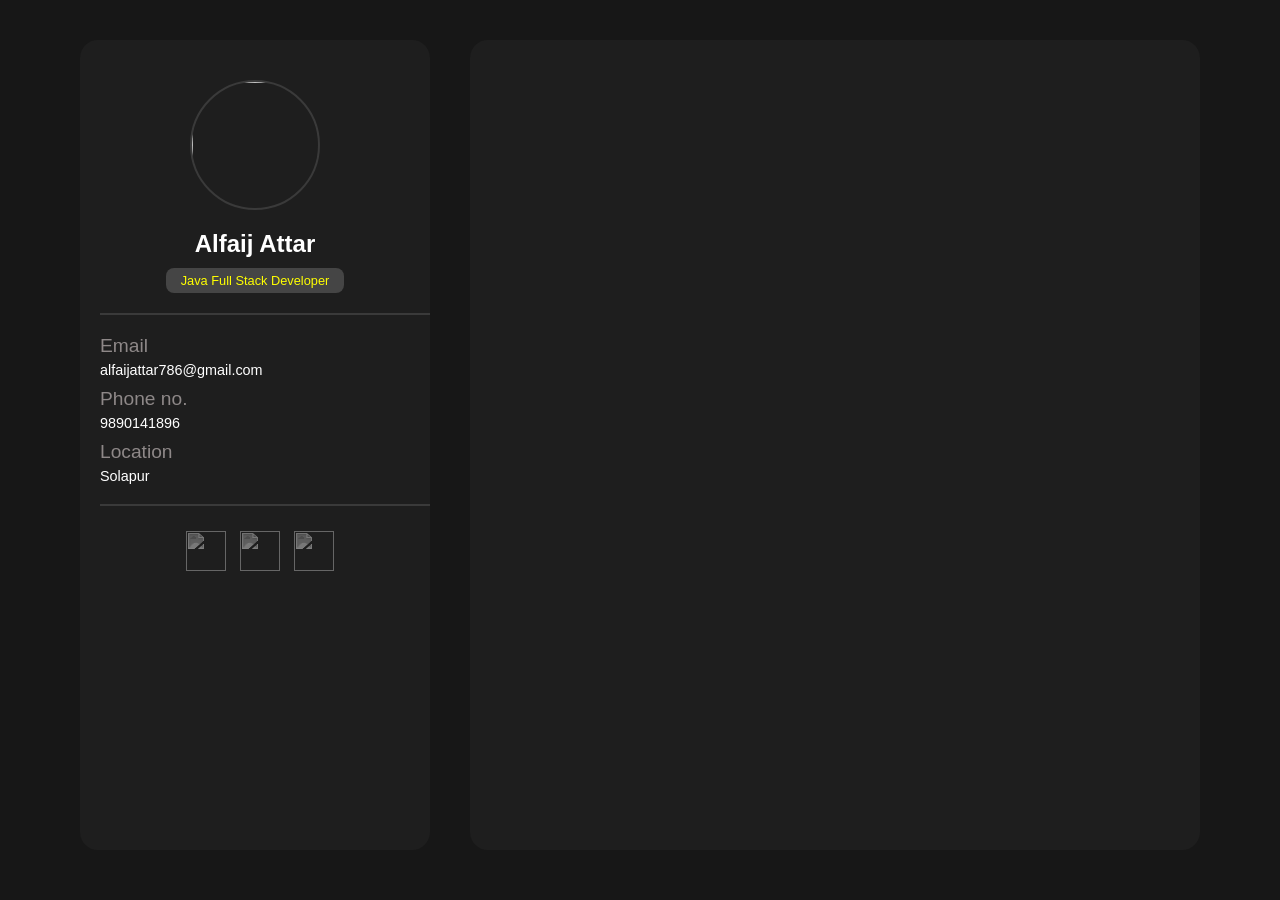
==== PortfolioProfile.html @ e3f6ca68 "Add files via upload" ====
<!DOCTYPE html>
<html lang="en">
<head>
    <meta charset="UTF-8">
    <meta name="viewport" content="width=device-width, initial-scale=1.0">
    <title>Document</title>
    <link rel="stylesheet" href="PortfolioProfileStyel.css">
</head>
<body>
    <div class="container">
        <div class="sidebar">
            <div class="profile">
                <img src="./Gemini_Generated_Image_svedo7svedo7sved.png" alt="">
                <h1>Alfaij Attar</h1>
                <p>Java Full Stack Developer</p>
        </div>
        <div class="contact">
             <div class="email">
                <h3 class="label">Email</h3>
                <a href="mailto:alfaijattar786@gmail.com" class="value">alfaijattar786@gmail.com</a>
            </div>
            <div class="phone">
                <h2 class="label">Phone no.</h2>
                <a href="tel:9890141896" class="value">9890141896</a>
            </div>
             <div class="Location">
                <h3 class="label">Location</h3>
                <p class="value">Solapur</p>
            </div>
           
        </div>

        <div class="social">
             <a href="https://github.com/AttarAlfaij"><img src="https://www.svgrepo.com/show/473620/github.svg" alt=""></a>
             <a href="https://www.linkedin.com/in/alfaiz-attar-aaba3828a/"><img src="https://www.svgrepo.com/show/494312/linkedin-rounded.svg" alt=""></a>
             <a href="https://www.instagram.com/saudagar0_0/"><img src="https://www.svgrepo.com/show/521711/instagram.svg" alt=""></a>
        </div>
    </div>
    <div class="main-content"></div>

    </div>


</body>
</html>
---- PortfolioProfileStyel.css ----
*{
    padding: 0;
    margin:0;
    box-sizing: border-box;
}
body{
    height: 100vh;
    background-color: rgb(23, 23, 23);
    font-size: 0.8rem;
    font-family: sans-serif;
    color: white;
}
.container{
    padding: 40px;
    margin: auto;
    grid-template-columns: 350px 1fr;
    display: grid;
    max-width: 1200px;
    gap: 40px;
}
.sidebar{
    border-radius: 18px;
    background-color: rgba(31, 31, 31, 0.925);
    height: 90vh;
}
.profile{
        text-align: center;

}
.profile img{
    margin-top: 40px;
    height: 130px;
    width: 130px;
    border: 2px solid #3a3a3a;
    border-radius: 50%;
}
.profile h1{
    font-size: 1.5rem;
    font-weight: 700;
    margin-top: 15px;
}
.profile p{
    display: inline-block;
    border-radius: 8px;
    background-color: #454545;
    margin-top: 10px;
    font-size: 0.8rem;
    color: yellow;
    padding: 5px 15px;
}
.contact{
    border-top: 2px solid #3a3a3a ;
    margin-top: 20px;
    margin-left: 20px;
    padding-top: 20px;
    padding-bottom: 20px;
    border-bottom: 2px solid #3a3a3a ;

}

.label{
    font-weight: 500;
    font-size: 1.2rem;
    color: rgb(142, 136, 136);
    padding-bottom: 5px;
}
.value{
    font-size:0.9rem;
    color: white;
    text-decoration: none;
}
.email,.phone{
    margin-bottom: 10px;
}

.social{
    padding-top: 20px;
    margin-top: 5px;
    text-align: center;
}
.social img{
    height: 40px;
    margin-left: 10px;
    width: 40px;
    filter: grayscale(1) invert(0.7);
    transition: filter 0.3 ease;
}
.social img:hover{
    filter: grayscale(0) invert(0);

}
.main-content{
    border-radius: 18px;
    background-color: rgba(31, 31, 31, 0.925);
    height: 90vh;
}
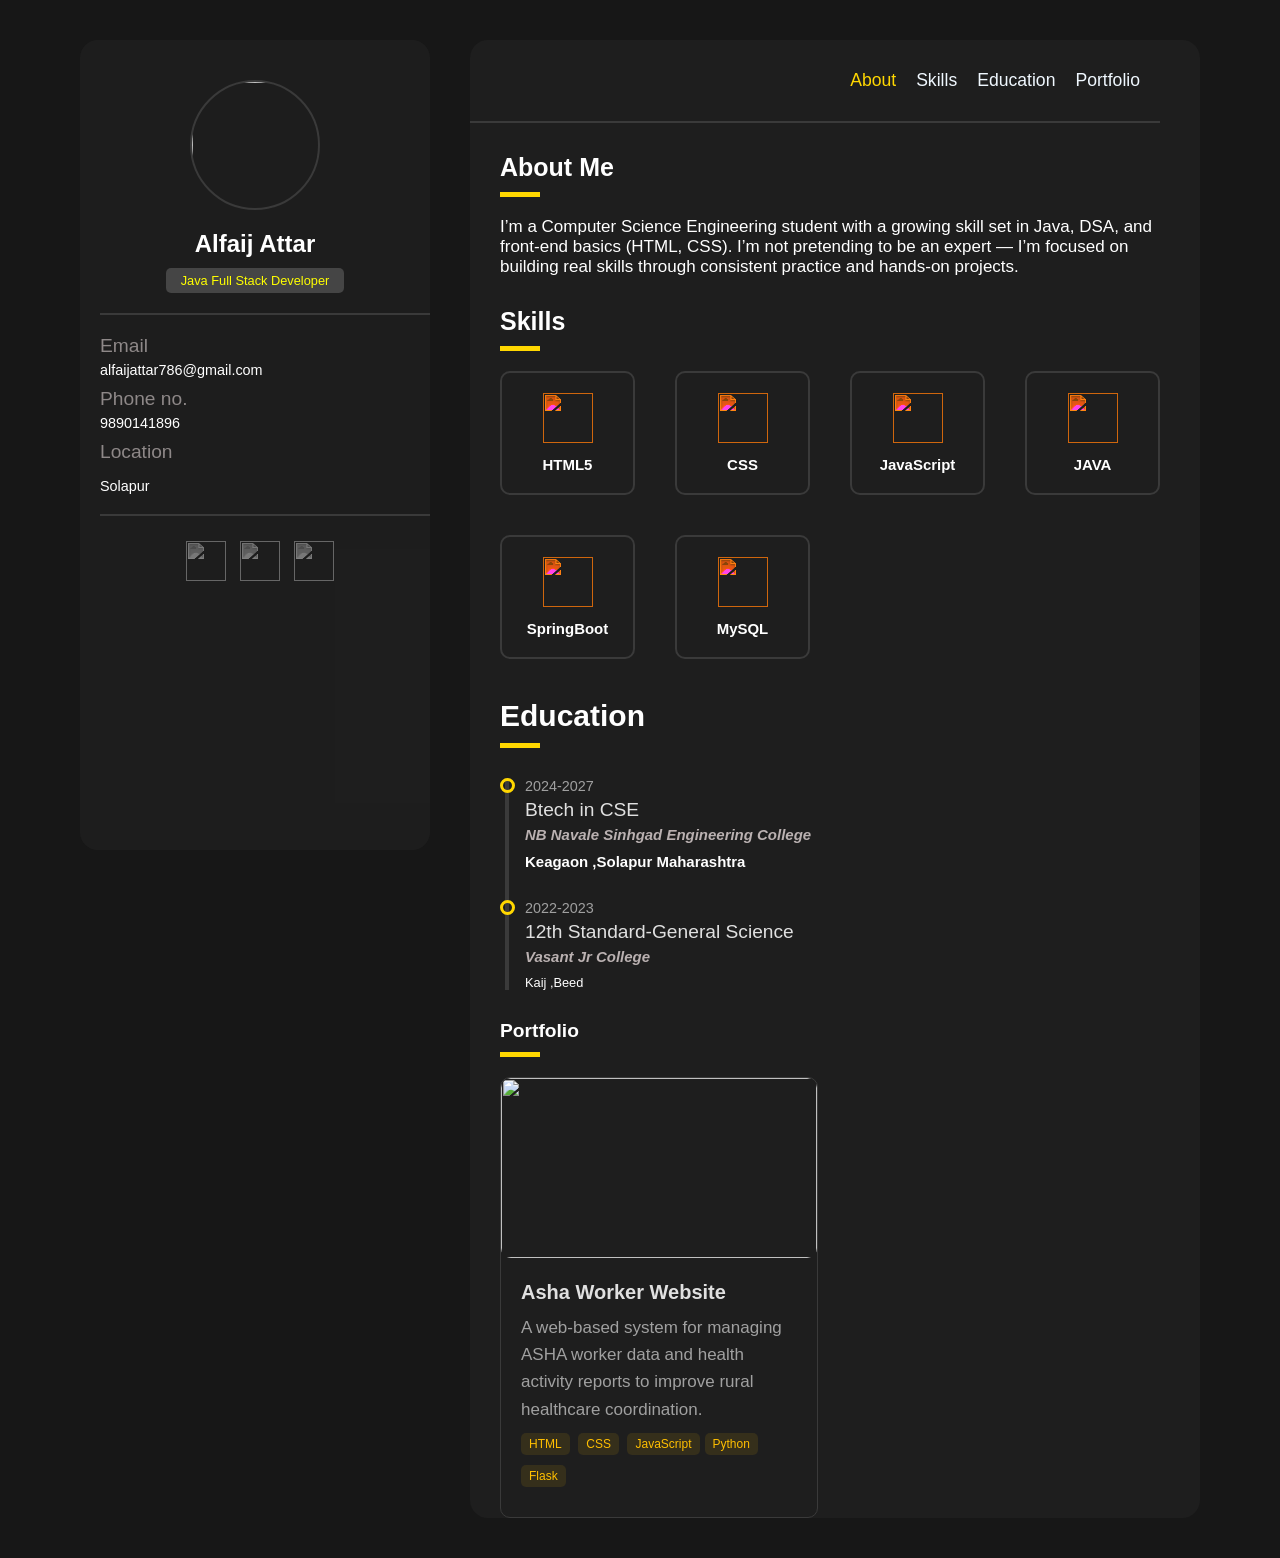
==== commit a2658bc9: "Added new file" ====
--- a/PortfolioProfile.html
+++ b/PortfolioProfile.html
@@ -1,45 +1,131 @@
-<!DOCTYPE html>
-<html lang="en">
-<head>
-    <meta charset="UTF-8">
-    <meta name="viewport" content="width=device-width, initial-scale=1.0">
-    <title>Document</title>
-    <link rel="stylesheet" href="PortfolioProfileStyel.css">
-</head>
-<body>
-    <div class="container">
-        <div class="sidebar">
-            <div class="profile">
-                <img src="./Gemini_Generated_Image_svedo7svedo7sved.png" alt="">
-                <h1>Alfaij Attar</h1>
-                <p>Java Full Stack Developer</p>
-        </div>
-        <div class="contact">
-             <div class="email">
-                <h3 class="label">Email</h3>
-                <a href="mailto:alfaijattar786@gmail.com" class="value">alfaijattar786@gmail.com</a>
-            </div>
-            <div class="phone">
-                <h2 class="label">Phone no.</h2>
-                <a href="tel:9890141896" class="value">9890141896</a>
-            </div>
-             <div class="Location">
-                <h3 class="label">Location</h3>
-                <p class="value">Solapur</p>
-            </div>
-           
-        </div>
-
-        <div class="social">
-             <a href="https://github.com/AttarAlfaij"><img src="https://www.svgrepo.com/show/473620/github.svg" alt=""></a>
-             <a href="https://www.linkedin.com/in/alfaiz-attar-aaba3828a/"><img src="https://www.svgrepo.com/show/494312/linkedin-rounded.svg" alt=""></a>
-             <a href="https://www.instagram.com/saudagar0_0/"><img src="https://www.svgrepo.com/show/521711/instagram.svg" alt=""></a>
-        </div>
-    </div>
-    <div class="main-content"></div>
-
-    </div>
-
-
-</body>
+<!DOCTYPE html>
+<html lang="en">
+<head>
+    <meta charset="UTF-8">
+    <meta name="viewport" content="width=device-width, initial-scale=1.0">
+    <title>Document</title>
+    <link rel="stylesheet" href="PortfolioProfileStyel.css">
+</head>
+<body>
+    <div class="container">
+        <div class="sidebar">
+            <div class="profile">
+                <img src="./Gemini_Generated_Image_svedo7svedo7sved.png" alt="">
+                <h1>Alfaij Attar</h1>
+                <p>Java Full Stack Developer</p>
+        </div>
+        <div class="contact">
+             <div class="email">
+                <h3 class="label">Email</h3>
+                <a href="mailto:alfaijattar786@gmail.com" class="value">alfaijattar786@gmail.com</a>
+            </div>
+            <div class="phone">
+                <h2 class="label">Phone no.</h2>
+                <a href="tel:9890141896" class="value">9890141896</a>
+            </div>
+             <div class="Location">
+                <h3 class="label">Location</h3>
+                <p class="value">Solapur</p>
+            </div>
+           
+        </div>
+
+        <div class="social">
+             <a href="https://github.com/AttarAlfaij"><img src="https://www.svgrepo.com/show/473620/github.svg" alt=""></a>
+             <a href="https://www.linkedin.com/in/alfaiz-attar-aaba3828a/"><img src="https://www.svgrepo.com/show/494312/linkedin-rounded.svg" alt=""></a>
+             <a href="https://www.instagram.com/saudagar0_0/"><img src="https://www.svgrepo.com/show/521711/instagram.svg" alt=""></a>
+        </div>
+    </div>
+    <div class="main-content">
+        <div id="navigation">
+            <nav>
+                <a href="#About" class="active">About</a>
+                <a href="#Skills">Skills</a>
+                <a href="#Education">Education</a>
+                <a href="#Portfolio">Portfolio</a>
+            </nav>
+        </div>
+        <div id="About">
+            <h4>About Me</h3>
+            <div class="line"></div>
+            <p>I’m a Computer Science Engineering student with a growing skill set in Java, DSA, and front-end basics (HTML, CSS).
+              I’m not pretending to be an expert — I’m focused on building real skills through consistent practice and hands-on projects.</p>
+        </div>
+
+
+        <div id="Skills" style="margin-left: 30px;">
+            <h4>Skills</h3>
+            <div class="line"></div>
+            <div class="grid-container">
+                <div class="item">
+                    <img src="https://simpleicons.org/icons/html5.svg" alt="">
+                    <h3>HTML5</h3>
+                </div>
+                <div class="item">
+                    <img src="https://simpleicons.org/icons/css.svg" alt="">
+                    <h3>CSS</h3>
+                </div>
+                <div class="item">
+                    <img src="https://www.svgrepo.com/show/512400/javascript-155.svg" alt="">
+                    <h3>JavaScript</h3>
+                </div>
+                <div class="item">
+                    <img src="https://www.svgrepo.com/show/473668/java.svg" alt="">
+                    <h3>JAVA</h3>
+                </div>
+                <div class="item">
+                    <img src="https://simpleicons.org/icons/springboot.svg" alt="">
+                    <h3>SpringBoot</h3>
+                </div>
+                <div class="item">
+                    <img src="https://simpleicons.org/icons/mysql.svg" alt="">
+                    <h3>MySQL</h3>
+                </div>
+            </div>
+        </div>
+
+        <div id="Education">
+            <h2 class="heading">Education</h2>
+            <div class="line"></div>
+            <div class="edtech">
+                <div class="edfirst">
+                    <div class="year">2024-2027</div>
+                    <div class="degree">Btech in CSE</div>
+                    <h3 class="college">NB Navale Sinhgad Engineering College</h3>
+                    <h3 class="address">Keagaon ,Solapur Maharashtra</h3>
+                    <div class="goal"></div>
+                </div>
+                <div class="edsecond">
+                    <div class="year">2022-2023</div>
+                    <div class="class">12th Standard-General Science</div>
+                    <h3 class="college">Vasant Jr College</h3>
+                    <div class="goal"></div
+                    <h3 class="address">Kaij ,Beed</h3>
+                </div>
+                <div class="liner"></div>
+            </div>
+        </div>
+
+        <div id="Portfolio" style="margin-left: 30px;">
+            <h2 class="headiline">Portfolio</h2>
+            <div class="line"></div>
+            <div class="project-container">
+                <div class="project">
+                    <img src="https://img.freepik.com/free-photo/medical-record-report-healthcare-document-concept_53876-123796.jpg?semt=ais_hybrid&w=740&q=80" alt="">
+                    <div class="card">
+                        <h3>Asha Worker Website</h3>
+                        <p>A web-based system for managing ASHA worker data and health activity reports to improve rural healthcare coordination.</p>
+                        <span>HTML</span> <Span>CSS</Span> <span>JavaScript</span><span>Python</span><span>Flask</span>
+                    </div>
+                </div>
+            </div>
+
+        </div>
+
+
+        </div>
+    </div>
+
+
+</body>
 </html>
--- a/PortfolioProfileStyel.css
+++ b/PortfolioProfileStyel.css
@@ -1,96 +1,294 @@
-*{
-    padding: 0;
-    margin:0;
-    box-sizing: border-box;
-}
-body{
-    height: 100vh;
-    background-color: rgb(23, 23, 23);
-    font-size: 0.8rem;
-    font-family: sans-serif;
-    color: white;
-}
-.container{
-    padding: 40px;
-    margin: auto;
-    grid-template-columns: 350px 1fr;
-    display: grid;
-    max-width: 1200px;
-    gap: 40px;
-}
-.sidebar{
-    border-radius: 18px;
-    background-color: rgba(31, 31, 31, 0.925);
-    height: 90vh;
-}
-.profile{
-        text-align: center;
-
-}
-.profile img{
-    margin-top: 40px;
-    height: 130px;
-    width: 130px;
-    border: 2px solid #3a3a3a;
-    border-radius: 50%;
-}
-.profile h1{
-    font-size: 1.5rem;
-    font-weight: 700;
-    margin-top: 15px;
-}
-.profile p{
-    display: inline-block;
-    border-radius: 8px;
-    background-color: #454545;
-    margin-top: 10px;
-    font-size: 0.8rem;
-    color: yellow;
-    padding: 5px 15px;
-}
-.contact{
-    border-top: 2px solid #3a3a3a ;
-    margin-top: 20px;
-    margin-left: 20px;
-    padding-top: 20px;
-    padding-bottom: 20px;
-    border-bottom: 2px solid #3a3a3a ;
-
-}
-
-.label{
-    font-weight: 500;
-    font-size: 1.2rem;
-    color: rgb(142, 136, 136);
-    padding-bottom: 5px;
-}
-.value{
-    font-size:0.9rem;
-    color: white;
-    text-decoration: none;
-}
-.email,.phone{
-    margin-bottom: 10px;
-}
-
-.social{
-    padding-top: 20px;
-    margin-top: 5px;
-    text-align: center;
-}
-.social img{
-    height: 40px;
-    margin-left: 10px;
-    width: 40px;
-    filter: grayscale(1) invert(0.7);
-    transition: filter 0.3 ease;
-}
-.social img:hover{
-    filter: grayscale(0) invert(0);
-
-}
-.main-content{
-    border-radius: 18px;
-    background-color: rgba(31, 31, 31, 0.925);
-    height: 90vh;
-}+*{
+    padding: 0;
+    margin:0;
+    box-sizing: border-box;
+    scroll-behavior: smooth;
+}
+body{
+    height: 100vh;
+    background-color: rgb(23, 23, 23);
+    font-size: 0.8rem;
+    font-family: sans-serif;
+    color: white;
+}
+.container{
+    padding: 40px;
+    margin: auto;
+    grid-template-columns: 350px 1fr;
+    display: grid;
+    max-width: 1200px;
+    gap: 40px;
+}
+/* Sidebar */
+.sidebar{
+    border-radius: 18px;
+    background-color: rgba(31, 31, 31, 0.925);
+    height: 90vh;
+    position: sticky;
+    top: 40px;
+}
+.profile{
+        text-align: center;
+
+}
+.profile img{
+    margin-top: 40px;
+    height: 130px;
+    width: 130px;
+    border: 2px solid #3a3a3a;
+    border-radius: 50%;
+}
+.profile h1{
+    font-size: 1.5rem;
+    font-weight: 700;
+    margin-top: 15px;
+}
+.profile p{
+    display: inline-block;
+    border-radius: 5px;
+    background-color: #454545;
+    margin-top: 10px;
+    font-size: 0.8rem;
+    color: yellow;
+    padding: 5px 15px;
+}
+.contact{
+    border-top: 2px solid #3a3a3a ;
+    margin-top: 20px;
+    margin-left: 20px;
+    padding-top: 20px;
+    padding-bottom: 20px;
+    border-bottom: 2px solid #3a3a3a ;
+
+}
+
+.label{
+    font-weight: 500;
+    font-size: 1.2rem;
+    color: rgb(142, 136, 136);
+    padding-bottom: 5px;
+}
+.value{
+    font-size:0.9rem;
+    color: white;
+    text-decoration: none;
+}
+.email,.phone{
+    margin-bottom: 10px;
+}
+
+.social{
+    padding-top: 20px;
+    margin-top: 5px;
+    text-align: center;
+}
+.social img{
+    height: 40px;
+    margin-left: 10px;
+    width: 40px;
+    filter: grayscale(1) invert(0.7);
+    transition: filter 0.3 ease;
+}
+.social img:hover{
+    filter: grayscale(0) invert(0);
+
+}
+.main-content{
+    padding-right: 40px;
+    border-radius: 18px;
+    background-color: rgba(31, 31, 31, 0.925);
+}
+#navigation{
+    padding: 30px 20px;
+    border-bottom: 2px solid #3a3a3a;
+}
+nav{
+   display: flex;
+    justify-content: flex-end;
+    gap: 20px;
+}
+nav a{
+    text-decoration: none;
+    color: aliceblue;
+    font-size: 1.1rem;
+    font-weight: 500;
+    transition: color 0.3 ease;
+}
+.active,nav a:hover{
+    color: #FFD700;
+}
+/* about me  */
+h4{
+    font-size: 25px;
+    margin-top: 30px;
+}
+#About{
+    margin-left: 30px;
+    margin-bottom: 30px;
+}
+.line{
+    margin-top: 10px;
+    width: 40px;
+    height: 5px;
+    background-color:#FFD700;
+}
+p{
+    font-size: 17px;
+    /* margin-left: 30px; */
+    margin-top: 10px;
+    font-weight: 500;
+}
+
+/* Skills */
+.item{
+    padding: 20px;
+    border-radius: 10px;
+    border: 2px solid #3a3a3a;
+    text-align: center;
+    transition: transform 0.3s ease;
+}
+.item h3{
+    margin-top: 10px;
+}
+.item img{
+    height: 50px;
+    width: 50px;
+    filter: invert(75%) sepia(50%) saturate(1000%) hue-rotate(350deg) brightness(110%) contrast(101%);
+
+}
+.item:hover{
+    box-shadow: 0 0 20px 5px #353434;
+    transform: scale(1.1);
+}
+.grid-container{
+    gap: 40px;
+    margin-top: 20px;
+    display: grid;
+    grid-template-columns: repeat(auto-fit,minmax(120px,1fr));
+}
+
+/* Education */
+#Education{
+    margin-top: 40px;
+    margin-left: 30px;
+}
+#Education h2{
+    font-size: 30px;
+}
+.line{
+    margin-bottom: 20px;
+}
+.year{
+    font-size: 0.9rem;
+    color: #a0a0a0;
+    margin-bottom: 5px;
+}
+.degree{
+    color: #e0e0e0;
+    font-size: 1.2rem;
+    font-weight: 500;
+    margin-bottom: 5px;
+}
+.college{
+    font-style: italic;
+    color: #bab1b1;
+    margin-bottom: 10px;
+}
+.class{
+    font-size: 1.2rem;
+    font-weight: 500;
+    color: #e0e0e0;
+    margin-bottom: 5px;
+}
+.goal{
+    height: 15px;
+    width: 15px;
+    border-radius: 50%;
+    border: 3px solid #FFD700;
+    top: 0px;
+    left: 0px;
+    position: absolute;
+    z-index: 5;
+}
+.edfirst,.edsecond{
+    margin-bottom: 30px;
+    position: relative;
+    padding-left: 25px;
+}
+.liner{
+    position: absolute;
+    width: 2px;
+    top: 0px;
+    bottom: 0px;
+    left: 5px;
+    border: 2px solid #3a3a3a;
+}
+.edtech{
+    position: relative;
+    margin-top: 30px;
+}
+
+/* Portfolio */
+#portfolio .line{
+    margin-bottom: 30px;
+}
+#portfolio {
+    margin-bottom: 40px;
+}
+
+.project-container{
+    display: grid;
+    grid-template-columns: 1fr 1fr ;
+    gap: 25px;
+}
+.project img{
+    height: 180px;
+    width: 100%;
+    object-fit: cover;
+    border-radius: 10px;
+}
+.project{
+    transition: transform 0.5s ;
+    border-radius: 10px;
+    background-color: #1e1e1e;
+    border: 1px solid #3a3a3a;
+    overflow: hidden;
+}
+.project:hover{
+    transform: translateY(-10px)
+}
+.card{
+    padding: 20px;
+}
+.card h3{
+    color:#e0e0e0;
+    font-size: 20px;
+    margin-bottom: 10px;
+}
+.card p{
+    color: #a0a0a0;
+    line-height: 1.6;
+    text-align: start;
+    margin-bottom: 10px;
+}
+.card span{
+    display: inline-block;
+    background-color: rgb(255, 191,0,0.1);
+    color: #ffbf00;
+    padding: 4px 8px;
+    border-radius: 5px;
+    font-size: 0.75rem;
+    margin-right: 5px;
+    margin-bottom: 10px;
+}
+
+@media screen and (max-width:1200px){
+    .main-content{
+        grid-template-columns: 1fr;
+        padding: auto;
+    }
+    .sidebar{
+        position: static;
+        height: auto;
+    }
+} 
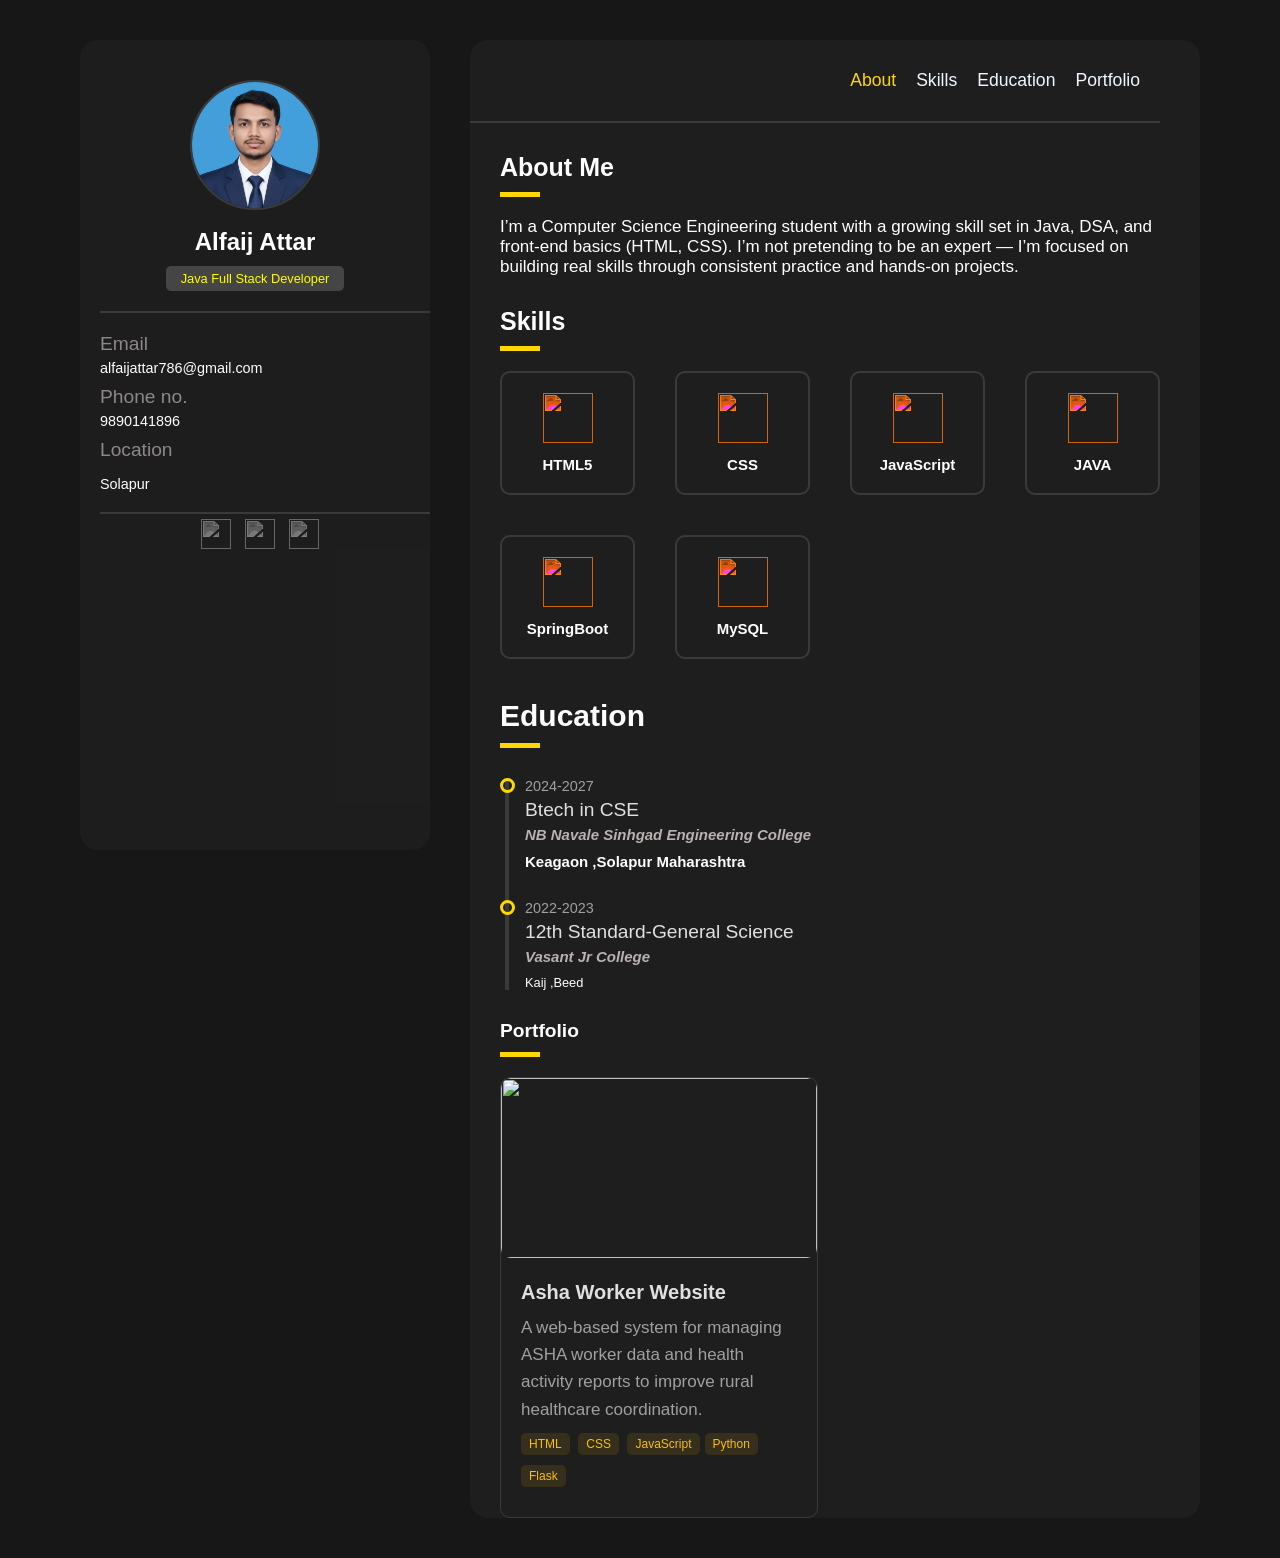
==== commit dfd6e748: "Completed the remaining part of  portfolio" ====
--- a/PortfolioProfile.html
+++ b/PortfolioProfile.html
@@ -1,131 +1,131 @@
-<!DOCTYPE html>
-<html lang="en">
-<head>
-    <meta charset="UTF-8">
-    <meta name="viewport" content="width=device-width, initial-scale=1.0">
-    <title>Document</title>
-    <link rel="stylesheet" href="PortfolioProfileStyel.css">
-</head>
-<body>
-    <div class="container">
-        <div class="sidebar">
-            <div class="profile">
-                <img src="./Gemini_Generated_Image_svedo7svedo7sved.png" alt="">
-                <h1>Alfaij Attar</h1>
-                <p>Java Full Stack Developer</p>
-        </div>
-        <div class="contact">
-             <div class="email">
-                <h3 class="label">Email</h3>
-                <a href="mailto:alfaijattar786@gmail.com" class="value">alfaijattar786@gmail.com</a>
-            </div>
-            <div class="phone">
-                <h2 class="label">Phone no.</h2>
-                <a href="tel:9890141896" class="value">9890141896</a>
-            </div>
-             <div class="Location">
-                <h3 class="label">Location</h3>
-                <p class="value">Solapur</p>
-            </div>
-           
-        </div>
-
-        <div class="social">
-             <a href="https://github.com/AttarAlfaij"><img src="https://www.svgrepo.com/show/473620/github.svg" alt=""></a>
-             <a href="https://www.linkedin.com/in/alfaiz-attar-aaba3828a/"><img src="https://www.svgrepo.com/show/494312/linkedin-rounded.svg" alt=""></a>
-             <a href="https://www.instagram.com/saudagar0_0/"><img src="https://www.svgrepo.com/show/521711/instagram.svg" alt=""></a>
-        </div>
-    </div>
-    <div class="main-content">
-        <div id="navigation">
-            <nav>
-                <a href="#About" class="active">About</a>
-                <a href="#Skills">Skills</a>
-                <a href="#Education">Education</a>
-                <a href="#Portfolio">Portfolio</a>
-            </nav>
-        </div>
-        <div id="About">
-            <h4>About Me</h3>
-            <div class="line"></div>
-            <p>I’m a Computer Science Engineering student with a growing skill set in Java, DSA, and front-end basics (HTML, CSS).
-              I’m not pretending to be an expert — I’m focused on building real skills through consistent practice and hands-on projects.</p>
-        </div>
-
-
-        <div id="Skills" style="margin-left: 30px;">
-            <h4>Skills</h3>
-            <div class="line"></div>
-            <div class="grid-container">
-                <div class="item">
-                    <img src="https://simpleicons.org/icons/html5.svg" alt="">
-                    <h3>HTML5</h3>
-                </div>
-                <div class="item">
-                    <img src="https://simpleicons.org/icons/css.svg" alt="">
-                    <h3>CSS</h3>
-                </div>
-                <div class="item">
-                    <img src="https://www.svgrepo.com/show/512400/javascript-155.svg" alt="">
-                    <h3>JavaScript</h3>
-                </div>
-                <div class="item">
-                    <img src="https://www.svgrepo.com/show/473668/java.svg" alt="">
-                    <h3>JAVA</h3>
-                </div>
-                <div class="item">
-                    <img src="https://simpleicons.org/icons/springboot.svg" alt="">
-                    <h3>SpringBoot</h3>
-                </div>
-                <div class="item">
-                    <img src="https://simpleicons.org/icons/mysql.svg" alt="">
-                    <h3>MySQL</h3>
-                </div>
-            </div>
-        </div>
-
-        <div id="Education">
-            <h2 class="heading">Education</h2>
-            <div class="line"></div>
-            <div class="edtech">
-                <div class="edfirst">
-                    <div class="year">2024-2027</div>
-                    <div class="degree">Btech in CSE</div>
-                    <h3 class="college">NB Navale Sinhgad Engineering College</h3>
-                    <h3 class="address">Keagaon ,Solapur Maharashtra</h3>
-                    <div class="goal"></div>
-                </div>
-                <div class="edsecond">
-                    <div class="year">2022-2023</div>
-                    <div class="class">12th Standard-General Science</div>
-                    <h3 class="college">Vasant Jr College</h3>
-                    <div class="goal"></div
-                    <h3 class="address">Kaij ,Beed</h3>
-                </div>
-                <div class="liner"></div>
-            </div>
-        </div>
-
-        <div id="Portfolio" style="margin-left: 30px;">
-            <h2 class="headiline">Portfolio</h2>
-            <div class="line"></div>
-            <div class="project-container">
-                <div class="project">
-                    <img src="https://img.freepik.com/free-photo/medical-record-report-healthcare-document-concept_53876-123796.jpg?semt=ais_hybrid&w=740&q=80" alt="">
-                    <div class="card">
-                        <h3>Asha Worker Website</h3>
-                        <p>A web-based system for managing ASHA worker data and health activity reports to improve rural healthcare coordination.</p>
-                        <span>HTML</span> <Span>CSS</Span> <span>JavaScript</span><span>Python</span><span>Flask</span>
-                    </div>
-                </div>
-            </div>
-
-        </div>
-
-
-        </div>
-    </div>
-
-
-</body>
+<!DOCTYPE html>
+<html lang="en">
+<head>
+    <meta charset="UTF-8">
+    <meta name="viewport" content="width=device-width, initial-scale=1.0">
+    <title>Document</title>
+    <link rel="stylesheet" href="PortfolioProfileStyel.css">
+</head>
+<body>
+    <div class="container">
+        <div class="sidebar">
+            <div class="profile">
+                <img src="Gemini_Generated_Image_svedo7svedo7sved.png" alt="my image">
+                <h1>Alfaij Attar</h1>
+                <p>Java Full Stack Developer</p>
+        </div>
+        <div class="contact">
+             <div class="email">
+                <h3 class="label">Email</h3>
+                <a href="mailto:alfaijattar786@gmail.com" class="value">alfaijattar786@gmail.com</a>
+            </div>
+            <div class="phone">
+                <h2 class="label">Phone no.</h2>
+                <a href="tel:9890141896" class="value">9890141896</a>
+            </div>
+             <div class="Location">
+                <h3 class="label">Location</h3>
+                <p class="value">Solapur</p>
+            </div>
+           
+        </div>
+
+        <div class="social">
+             <a href="https://github.com/AttarAlfaij"><img src="https://www.svgrepo.com/show/473620/github.svg" alt=""></a>
+             <a href="https://www.linkedin.com/in/alfaiz-attar-aaba3828a/"><img src="https://www.svgrepo.com/show/494312/linkedin-rounded.svg" alt=""></a>
+             <a href="https://www.instagram.com/saudagar0_0/"><img src="https://www.svgrepo.com/show/521711/instagram.svg" alt=""></a>
+        </div>
+    </div>
+    <div class="main-content">
+        <div id="navigation">
+            <nav>
+                <a href="#About" class="active">About</a>
+                <a href="#Skills">Skills</a>
+                <a href="#Education">Education</a>
+                <a href="#Portfolio">Portfolio</a>
+            </nav>
+        </div>
+        <div id="About">
+            <h4>About Me</h3>
+            <div class="line"></div>
+            <p>I’m a Computer Science Engineering student with a growing skill set in Java, DSA, and front-end basics (HTML, CSS).
+              I’m not pretending to be an expert — I’m focused on building real skills through consistent practice and hands-on projects.</p>
+        </div>
+
+
+        <div id="Skills" style="margin-left: 30px;">
+            <h4>Skills</h3>
+            <div class="line"></div>
+            <div class="grid-container">
+                <div class="item">
+                    <img src="https://simpleicons.org/icons/html5.svg" alt="">
+                    <h3>HTML5</h3>
+                </div>
+                <div class="item">
+                    <img src="https://simpleicons.org/icons/css.svg" alt="">
+                    <h3>CSS</h3>
+                </div>
+                <div class="item">
+                    <img src="https://www.svgrepo.com/show/512400/javascript-155.svg" alt="">
+                    <h3>JavaScript</h3>
+                </div>
+                <div class="item">
+                    <img src="https://www.svgrepo.com/show/473668/java.svg" alt="">
+                    <h3>JAVA</h3>
+                </div>
+                <div class="item">
+                    <img src="https://simpleicons.org/icons/springboot.svg" alt="">
+                    <h3>SpringBoot</h3>
+                </div>
+                <div class="item">
+                    <img src="https://simpleicons.org/icons/mysql.svg" alt="">
+                    <h3>MySQL</h3>
+                </div>
+            </div>
+        </div>
+
+        <div id="Education">
+            <h2 class="heading">Education</h2>
+            <div class="line"></div>
+            <div class="edtech">
+                <div class="edfirst">
+                    <div class="year">2024-2027</div>
+                    <div class="degree">Btech in CSE</div>
+                    <h3 class="college">NB Navale Sinhgad Engineering College</h3>
+                    <h3 class="address">Keagaon ,Solapur Maharashtra</h3>
+                    <div class="goal"></div>
+                </div>
+                <div class="edsecond">
+                    <div class="year">2022-2023</div>
+                    <div class="class">12th Standard-General Science</div>
+                    <h3 class="college">Vasant Jr College</h3>
+                    <div class="goal"></div
+                    <h3 class="address">Kaij ,Beed</h3>
+                </div>
+                <div class="liner"></div>
+            </div>
+        </div>
+
+        <div id="Portfolio" style="margin-left: 30px;">
+            <h2 class="headiline">Portfolio</h2>
+            <div class="line"></div>
+            <div class="project-container">
+                <div class="project">
+                    <img src="https://img.freepik.com/free-photo/medical-record-report-healthcare-document-concept_53876-123796.jpg?semt=ais_hybrid&w=740&q=80" alt="">
+                    <div class="card">
+                        <h3>Asha Worker Website</h3>
+                        <p>A web-based system for managing ASHA worker data and health activity reports to improve rural healthcare coordination.</p>
+                        <span>HTML</span> <Span>CSS</Span> <span>JavaScript</span><span>Python</span><span>Flask</span>
+                    </div>
+                </div>
+            </div>
+
+        </div>
+
+
+        </div>
+    </div>
+
+
+</body>
 </html>
--- a/PortfolioProfileStyel.css
+++ b/PortfolioProfileStyel.css
@@ -1,294 +1,294 @@
-*{
-    padding: 0;
-    margin:0;
-    box-sizing: border-box;
-    scroll-behavior: smooth;
-}
-body{
-    height: 100vh;
-    background-color: rgb(23, 23, 23);
-    font-size: 0.8rem;
-    font-family: sans-serif;
-    color: white;
-}
-.container{
-    padding: 40px;
-    margin: auto;
-    grid-template-columns: 350px 1fr;
-    display: grid;
-    max-width: 1200px;
-    gap: 40px;
-}
-/* Sidebar */
-.sidebar{
-    border-radius: 18px;
-    background-color: rgba(31, 31, 31, 0.925);
-    height: 90vh;
-    position: sticky;
-    top: 40px;
-}
-.profile{
-        text-align: center;
-
-}
-.profile img{
-    margin-top: 40px;
-    height: 130px;
-    width: 130px;
-    border: 2px solid #3a3a3a;
-    border-radius: 50%;
-}
-.profile h1{
-    font-size: 1.5rem;
-    font-weight: 700;
-    margin-top: 15px;
-}
-.profile p{
-    display: inline-block;
-    border-radius: 5px;
-    background-color: #454545;
-    margin-top: 10px;
-    font-size: 0.8rem;
-    color: yellow;
-    padding: 5px 15px;
-}
-.contact{
-    border-top: 2px solid #3a3a3a ;
-    margin-top: 20px;
-    margin-left: 20px;
-    padding-top: 20px;
-    padding-bottom: 20px;
-    border-bottom: 2px solid #3a3a3a ;
-
-}
-
-.label{
-    font-weight: 500;
-    font-size: 1.2rem;
-    color: rgb(142, 136, 136);
-    padding-bottom: 5px;
-}
-.value{
-    font-size:0.9rem;
-    color: white;
-    text-decoration: none;
-}
-.email,.phone{
-    margin-bottom: 10px;
-}
-
-.social{
-    padding-top: 20px;
-    margin-top: 5px;
-    text-align: center;
-}
-.social img{
-    height: 40px;
-    margin-left: 10px;
-    width: 40px;
-    filter: grayscale(1) invert(0.7);
-    transition: filter 0.3 ease;
-}
-.social img:hover{
-    filter: grayscale(0) invert(0);
-
-}
-.main-content{
-    padding-right: 40px;
-    border-radius: 18px;
-    background-color: rgba(31, 31, 31, 0.925);
-}
-#navigation{
-    padding: 30px 20px;
-    border-bottom: 2px solid #3a3a3a;
-}
-nav{
-   display: flex;
-    justify-content: flex-end;
-    gap: 20px;
-}
-nav a{
-    text-decoration: none;
-    color: aliceblue;
-    font-size: 1.1rem;
-    font-weight: 500;
-    transition: color 0.3 ease;
-}
-.active,nav a:hover{
-    color: #FFD700;
-}
-/* about me  */
-h4{
-    font-size: 25px;
-    margin-top: 30px;
-}
-#About{
-    margin-left: 30px;
-    margin-bottom: 30px;
-}
-.line{
-    margin-top: 10px;
-    width: 40px;
-    height: 5px;
-    background-color:#FFD700;
-}
-p{
-    font-size: 17px;
-    /* margin-left: 30px; */
-    margin-top: 10px;
-    font-weight: 500;
-}
-
-/* Skills */
-.item{
-    padding: 20px;
-    border-radius: 10px;
-    border: 2px solid #3a3a3a;
-    text-align: center;
-    transition: transform 0.3s ease;
-}
-.item h3{
-    margin-top: 10px;
-}
-.item img{
-    height: 50px;
-    width: 50px;
-    filter: invert(75%) sepia(50%) saturate(1000%) hue-rotate(350deg) brightness(110%) contrast(101%);
-
-}
-.item:hover{
-    box-shadow: 0 0 20px 5px #353434;
-    transform: scale(1.1);
-}
-.grid-container{
-    gap: 40px;
-    margin-top: 20px;
-    display: grid;
-    grid-template-columns: repeat(auto-fit,minmax(120px,1fr));
-}
-
-/* Education */
-#Education{
-    margin-top: 40px;
-    margin-left: 30px;
-}
-#Education h2{
-    font-size: 30px;
-}
-.line{
-    margin-bottom: 20px;
-}
-.year{
-    font-size: 0.9rem;
-    color: #a0a0a0;
-    margin-bottom: 5px;
-}
-.degree{
-    color: #e0e0e0;
-    font-size: 1.2rem;
-    font-weight: 500;
-    margin-bottom: 5px;
-}
-.college{
-    font-style: italic;
-    color: #bab1b1;
-    margin-bottom: 10px;
-}
-.class{
-    font-size: 1.2rem;
-    font-weight: 500;
-    color: #e0e0e0;
-    margin-bottom: 5px;
-}
-.goal{
-    height: 15px;
-    width: 15px;
-    border-radius: 50%;
-    border: 3px solid #FFD700;
-    top: 0px;
-    left: 0px;
-    position: absolute;
-    z-index: 5;
-}
-.edfirst,.edsecond{
-    margin-bottom: 30px;
-    position: relative;
-    padding-left: 25px;
-}
-.liner{
-    position: absolute;
-    width: 2px;
-    top: 0px;
-    bottom: 0px;
-    left: 5px;
-    border: 2px solid #3a3a3a;
-}
-.edtech{
-    position: relative;
-    margin-top: 30px;
-}
-
-/* Portfolio */
-#portfolio .line{
-    margin-bottom: 30px;
-}
-#portfolio {
-    margin-bottom: 40px;
-}
-
-.project-container{
-    display: grid;
-    grid-template-columns: 1fr 1fr ;
-    gap: 25px;
-}
-.project img{
-    height: 180px;
-    width: 100%;
-    object-fit: cover;
-    border-radius: 10px;
-}
-.project{
-    transition: transform 0.5s ;
-    border-radius: 10px;
-    background-color: #1e1e1e;
-    border: 1px solid #3a3a3a;
-    overflow: hidden;
-}
-.project:hover{
-    transform: translateY(-10px)
-}
-.card{
-    padding: 20px;
-}
-.card h3{
-    color:#e0e0e0;
-    font-size: 20px;
-    margin-bottom: 10px;
-}
-.card p{
-    color: #a0a0a0;
-    line-height: 1.6;
-    text-align: start;
-    margin-bottom: 10px;
-}
-.card span{
-    display: inline-block;
-    background-color: rgb(255, 191,0,0.1);
-    color: #ffbf00;
-    padding: 4px 8px;
-    border-radius: 5px;
-    font-size: 0.75rem;
-    margin-right: 5px;
-    margin-bottom: 10px;
-}
-
-@media screen and (max-width:1200px){
-    .main-content{
-        grid-template-columns: 1fr;
-        padding: auto;
-    }
-    .sidebar{
-        position: static;
-        height: auto;
-    }
+*{
+    padding: 0;
+    margin:0;
+    box-sizing: border-box;
+    scroll-behavior: smooth;
+}
+body{
+    height: 100vh;
+    background-color: rgb(23, 23, 23);
+    font-size: 0.8rem;
+    font-family: sans-serif;
+    color: white;
+}
+.container{
+    padding: 40px;
+    margin: auto;
+    grid-template-columns: 350px 1fr;
+    display: grid;
+    max-width: 1200px;
+    gap: 40px;
+}
+/* Sidebar */
+.sidebar{
+    border-radius: 18px;
+    background-color: rgba(31, 31, 31, 0.925);
+    height: 90vh;
+    position: sticky;
+    top: 40px;
+}
+.profile{
+        text-align: center;
+
+}
+.profile img{
+    margin-top: 40px;
+    height: 130px;
+    width: 130px;
+    border: 2px solid #3a3a3a;
+    border-radius: 50%;
+}
+.profile h1{
+    font-size: 1.5rem;
+    font-weight: 700;
+    margin-top: 15px;
+}
+.profile p{
+    display: inline-block;
+    border-radius: 5px;
+    background-color: #454545;
+    margin-top: 10px;
+    font-size: 0.8rem;
+    color: yellow;
+    padding: 5px 15px;
+}
+.contact{
+    border-top: 2px solid #3a3a3a ;
+    margin-top: 20px;
+    margin-left: 20px;
+    padding-top: 20px;
+    padding-bottom: 20px;
+    border-bottom: 2px solid #3a3a3a ;
+
+}
+
+.label{
+    font-weight: 500;
+    font-size: 1.2rem;
+    color: rgb(142, 136, 136);
+    padding-bottom: 5px;
+}
+.value{
+    font-size:0.9rem;
+    color: white;
+    text-decoration: none;
+}
+.email,.phone{
+    margin-bottom: 10px;
+}
+
+.social{
+    /* padding-top: 10px; */
+    margin-top: 5px;
+    text-align: center;
+}
+.social img{
+    height: 30px;
+    margin-left: 10px;
+    width: 30px;
+    filter: grayscale(1) invert(0.7);
+    transition: filter 0.3 ease;
+}
+.social img:hover{
+    filter: grayscale(0) invert(0);
+
+}
+.main-content{
+    padding-right: 40px;
+    border-radius: 18px;
+    background-color: rgba(31, 31, 31, 0.925);
+}
+#navigation{
+    padding: 30px 20px;
+    border-bottom: 2px solid #3a3a3a;
+}
+nav{
+   display: flex;
+    justify-content: flex-end;
+    gap: 20px;
+}
+nav a{
+    text-decoration: none;
+    color: aliceblue;
+    font-size: 1.1rem;
+    font-weight: 500;
+    transition: color 0.3 ease;
+}
+.active,nav a:hover{
+    color: #FFD700;
+}
+/* about me  */
+h4{
+    font-size: 25px;
+    margin-top: 30px;
+}
+#About{
+    margin-left: 30px;
+    margin-bottom: 30px;
+}
+.line{
+    margin-top: 10px;
+    width: 40px;
+    height: 5px;
+    background-color:#FFD700;
+}
+p{
+    font-size: 17px;
+    /* margin-left: 30px; */
+    margin-top: 10px;
+    font-weight: 500;
+}
+
+/* Skills */
+.item{
+    padding: 20px;
+    border-radius: 10px;
+    border: 2px solid #3a3a3a;
+    text-align: center;
+    transition: transform 0.3s ease;
+}
+.item h3{
+    margin-top: 10px;
+}
+.item img{
+    height: 50px;
+    width: 50px;
+    filter: invert(75%) sepia(50%) saturate(1000%) hue-rotate(350deg) brightness(110%) contrast(101%);
+
+}
+.item:hover{
+    box-shadow: 0 0 20px 5px #353434;
+    transform: scale(1.1);
+}
+.grid-container{
+    gap: 40px;
+    margin-top: 20px;
+    display: grid;
+    grid-template-columns: repeat(auto-fit,minmax(120px,1fr));
+}
+
+/* Education */
+#Education{
+    margin-top: 40px;
+    margin-left: 30px;
+}
+#Education h2{
+    font-size: 30px;
+}
+.line{
+    margin-bottom: 20px;
+}
+.year{
+    font-size: 0.9rem;
+    color: #a0a0a0;
+    margin-bottom: 5px;
+}
+.degree{
+    color: #e0e0e0;
+    font-size: 1.2rem;
+    font-weight: 500;
+    margin-bottom: 5px;
+}
+.college{
+    font-style: italic;
+    color: #bab1b1;
+    margin-bottom: 10px;
+}
+.class{
+    font-size: 1.2rem;
+    font-weight: 500;
+    color: #e0e0e0;
+    margin-bottom: 5px;
+}
+.goal{
+    height: 15px;
+    width: 15px;
+    border-radius: 50%;
+    border: 3px solid #FFD700;
+    top: 0px;
+    left: 0px;
+    position: absolute;
+    z-index: 5;
+}
+.edfirst,.edsecond{
+    margin-bottom: 30px;
+    position: relative;
+    padding-left: 25px;
+}
+.liner{
+    position: absolute;
+    width: 2px;
+    top: 0px;
+    bottom: 0px;
+    left: 5px;
+    border: 2px solid #3a3a3a;
+}
+.edtech{
+    position: relative;
+    margin-top: 30px;
+}
+
+/* Portfolio */
+#portfolio .line{
+    margin-bottom: 30px;
+}
+#portfolio {
+    margin-bottom: 40px;
+}
+
+.project-container{
+    display: grid;
+    grid-template-columns: 1fr 1fr ;
+    gap: 25px;
+}
+.project img{
+    height: 180px;
+    width: 100%;
+    object-fit: cover;
+    border-radius: 10px;
+}
+.project{
+    transition: transform 0.5s ;
+    border-radius: 10px;
+    background-color: #1e1e1e;
+    border: 1px solid #3a3a3a;
+    overflow: hidden;
+}
+.project:hover{
+    transform: translateY(-10px)
+}
+.card{
+    padding: 20px;
+}
+.card h3{
+    color:#e0e0e0;
+    font-size: 20px;
+    margin-bottom: 10px;
+}
+.card p{
+    color: #a0a0a0;
+    line-height: 1.6;
+    text-align: start;
+    margin-bottom: 10px;
+}
+.card span{
+    display: inline-block;
+    background-color: rgb(255, 191,0,0.1);
+    color: #ffbf00;
+    padding: 4px 8px;
+    border-radius: 5px;
+    font-size: 0.75rem;
+    margin-right: 5px;
+    margin-bottom: 10px;
+}
+
+@media screen and (max-width:1200px){
+    .main-content{
+        grid-template-columns: 1fr;
+        padding: auto;
+    }
+    .sidebar{
+        position: static;
+        height: auto;
+    }
 } 
